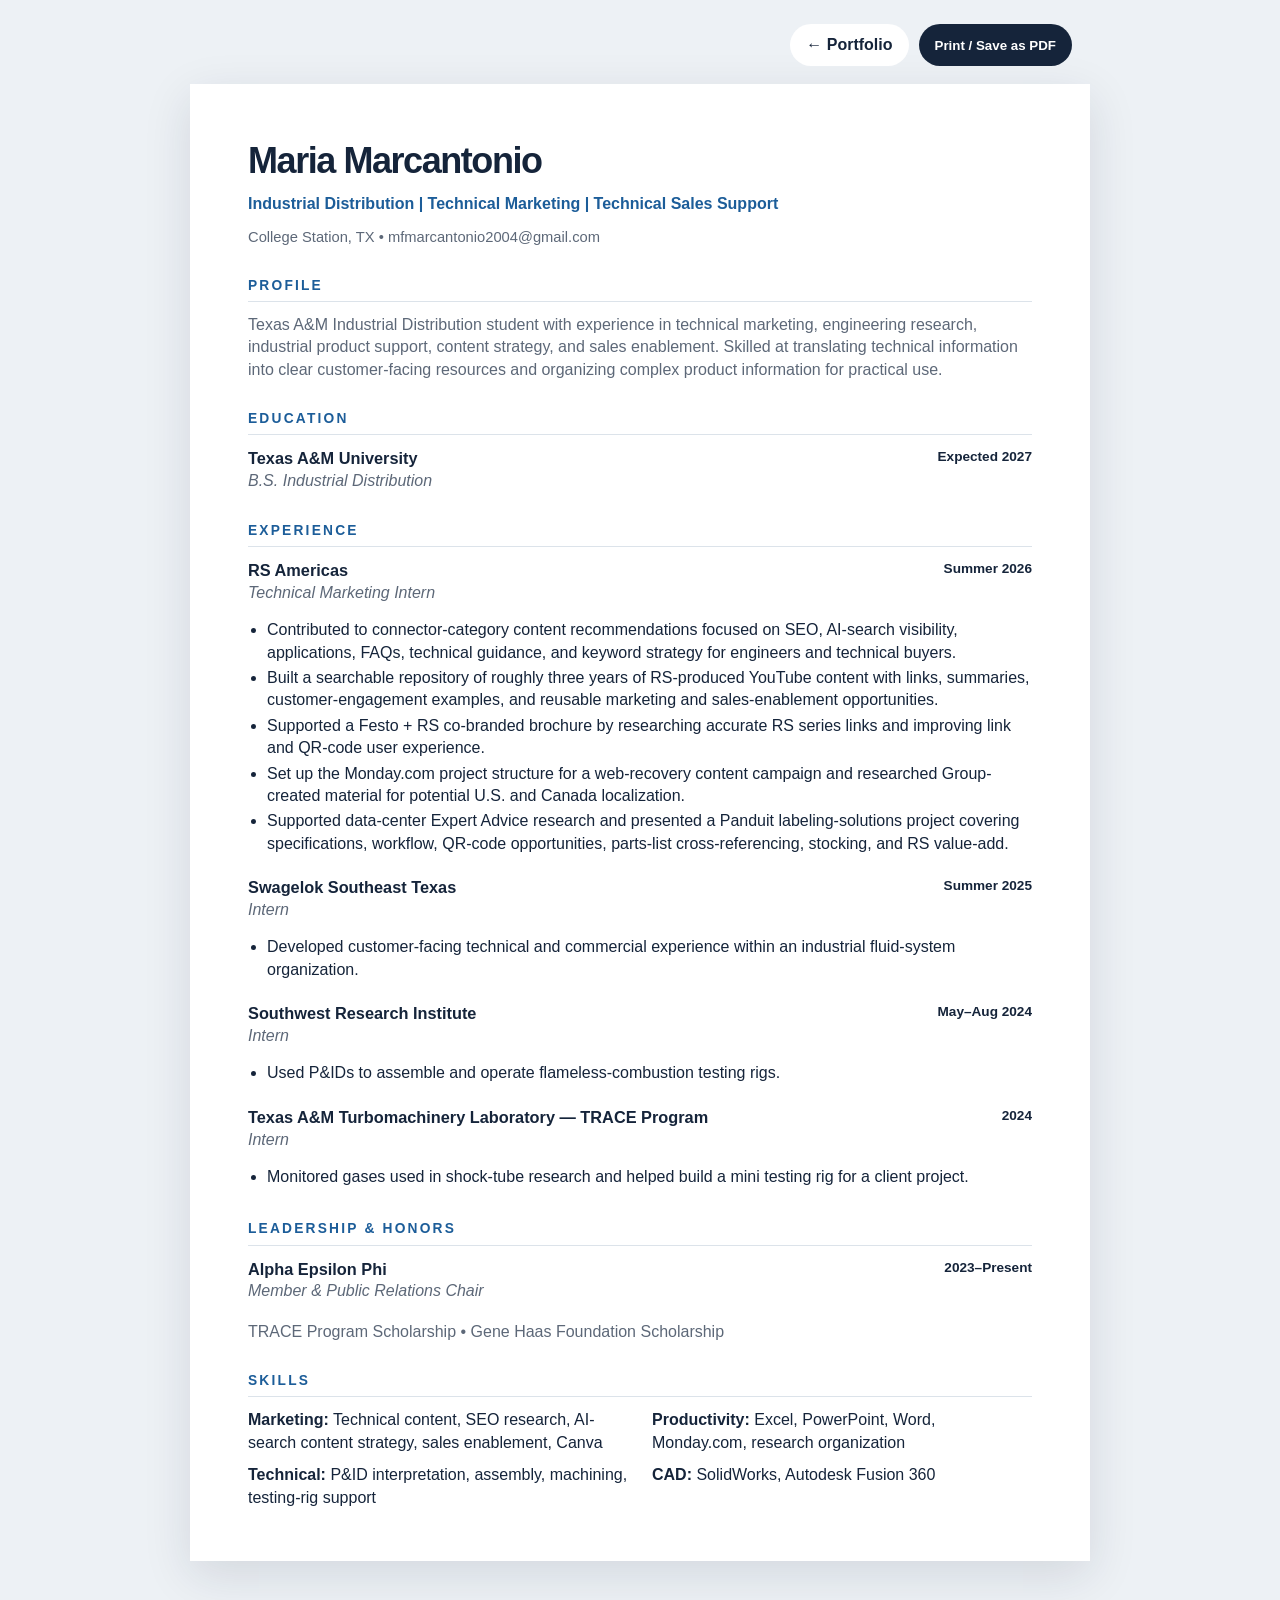
==== resume.html @ a5fbe871 "Add files via upload" ====
<!doctype html>
<html lang="en">
<head>
  <meta charset="utf-8" />
  <meta name="viewport" content="width=device-width, initial-scale=1" />
  <title>Maria Marcantonio | Résumé</title>
  <style>
    :root { --ink:#15243a; --muted:#5d6878; --accent:#1c5d99; --line:#dce3ea; }
    * { box-sizing:border-box; }
    body { margin:0; background:#edf1f5; color:var(--ink); font-family:Arial, Helvetica, sans-serif; line-height:1.4; }
    .toolbar { max-width:900px; margin:24px auto 0; display:flex; gap:10px; justify-content:flex-end; padding:0 18px; }
    .toolbar a,.toolbar button { border:0; border-radius:999px; padding:10px 16px; font-weight:700; cursor:pointer; background:white; color:var(--ink); text-decoration:none; }
    .toolbar button { background:var(--ink); color:white; }
    .page { width:min(900px, calc(100% - 36px)); margin:18px auto 40px; background:white; padding:52px 58px; box-shadow:0 14px 45px rgba(21,36,58,.12); }
    h1 { margin:0; font-size:2.25rem; letter-spacing:-.04em; }
    .headline { color:var(--accent); font-weight:700; margin-top:6px; }
    .contact { margin-top:12px; color:var(--muted); font-size:.92rem; }
    section { margin-top:28px; }
    h2 { margin:0 0 12px; font-size:.86rem; text-transform:uppercase; letter-spacing:.16em; color:var(--accent); border-bottom:1px solid var(--line); padding-bottom:6px; }
    .entry { display:grid; grid-template-columns:1fr auto; gap:6px 18px; margin:0 0 18px; }
    .entry h3 { margin:0; font-size:1.02rem; }
    .entry .role { color:var(--muted); font-style:italic; }
    .entry .date { font-size:.85rem; font-weight:700; white-space:nowrap; }
    .entry ul { grid-column:1 / -1; margin:6px 0 0; padding-left:19px; }
    .entry li { margin:3px 0; }
    .summary { color:var(--muted); margin:0; }
    .skills { display:grid; grid-template-columns:1fr 1fr; gap:10px 24px; }
    .skills p { margin:0; }
    .label { font-weight:700; }
    @media(max-width:650px){
      .page { padding:34px 26px; }
      .entry { grid-template-columns:1fr; }
      .entry .date { grid-row:2; }
      .skills { grid-template-columns:1fr; }
    }
    @media print {
      body { background:white; font-size:10.5pt; }
      .toolbar { display:none; }
      .page { width:100%; margin:0; padding:.4in .5in; box-shadow:none; }
      section { margin-top:18px; }
      .entry { margin-bottom:12px; }
      a { color:inherit; text-decoration:none; }
    }
  </style>
</head>
<body>
  <div class="toolbar">
    <a href="index.html">← Portfolio</a>
    <button onclick="window.print()">Print / Save as PDF</button>
  </div>

  <main class="page">
    <header>
      <h1>Maria Marcantonio</h1>
      <div class="headline">Industrial Distribution | Technical Marketing | Technical Sales Support</div>
      <div class="contact">College Station, TX • mfmarcantonio2004@gmail.com</div>
    </header>

    <section>
      <h2>Profile</h2>
      <p class="summary">
        Texas A&amp;M Industrial Distribution student with experience in technical marketing, engineering research,
        industrial product support, content strategy, and sales enablement. Skilled at translating technical information
        into clear customer-facing resources and organizing complex product information for practical use.
      </p>
    </section>

    <section>
      <h2>Education</h2>
      <div class="entry">
        <div>
          <h3>Texas A&amp;M University</h3>
          <div class="role">B.S. Industrial Distribution</div>
        </div>
        <div class="date">Expected 2027</div>
      </div>
    </section>

    <section>
      <h2>Experience</h2>

      <div class="entry">
        <div>
          <h3>RS Americas</h3>
          <div class="role">Technical Marketing Intern</div>
        </div>
        <div class="date">Summer 2026</div>
        <ul>
          <li>Contributed to connector-category content recommendations focused on SEO, AI-search visibility, applications, FAQs, technical guidance, and keyword strategy for engineers and technical buyers.</li>
          <li>Built a searchable repository of roughly three years of RS-produced YouTube content with links, summaries, customer-engagement examples, and reusable marketing and sales-enablement opportunities.</li>
          <li>Supported a Festo + RS co-branded brochure by researching accurate RS series links and improving link and QR-code user experience.</li>
          <li>Set up the Monday.com project structure for a web-recovery content campaign and researched Group-created material for potential U.S. and Canada localization.</li>
          <li>Supported data-center Expert Advice research and presented a Panduit labeling-solutions project covering specifications, workflow, QR-code opportunities, parts-list cross-referencing, stocking, and RS value-add.</li>
        </ul>
      </div>

      <div class="entry">
        <div>
          <h3>Swagelok Southeast Texas</h3>
          <div class="role">Intern</div>
        </div>
        <div class="date">Summer 2025</div>
        <ul>
          <li>Developed customer-facing technical and commercial experience within an industrial fluid-system organization.</li>
        </ul>
      </div>

      <div class="entry">
        <div>
          <h3>Southwest Research Institute</h3>
          <div class="role">Intern</div>
        </div>
        <div class="date">May–Aug 2024</div>
        <ul>
          <li>Used P&amp;IDs to assemble and operate flameless-combustion testing rigs.</li>
        </ul>
      </div>

      <div class="entry">
        <div>
          <h3>Texas A&amp;M Turbomachinery Laboratory — TRACE Program</h3>
          <div class="role">Intern</div>
        </div>
        <div class="date">2024</div>
        <ul>
          <li>Monitored gases used in shock-tube research and helped build a mini testing rig for a client project.</li>
        </ul>
      </div>
    </section>

    <section>
      <h2>Leadership &amp; Honors</h2>
      <div class="entry">
        <div>
          <h3>Alpha Epsilon Phi</h3>
          <div class="role">Member &amp; Public Relations Chair</div>
        </div>
        <div class="date">2023–Present</div>
      </div>
      <p class="summary">TRACE Program Scholarship • Gene Haas Foundation Scholarship</p>
    </section>

    <section>
      <h2>Skills</h2>
      <div class="skills">
        <p><span class="label">Marketing:</span> Technical content, SEO research, AI-search content strategy, sales enablement, Canva</p>
        <p><span class="label">Productivity:</span> Excel, PowerPoint, Word, Monday.com, research organization</p>
        <p><span class="label">Technical:</span> P&amp;ID interpretation, assembly, machining, testing-rig support</p>
        <p><span class="label">CAD:</span> SolidWorks, Autodesk Fusion 360</p>
      </div>
    </section>
  </main>
</body>
</html>
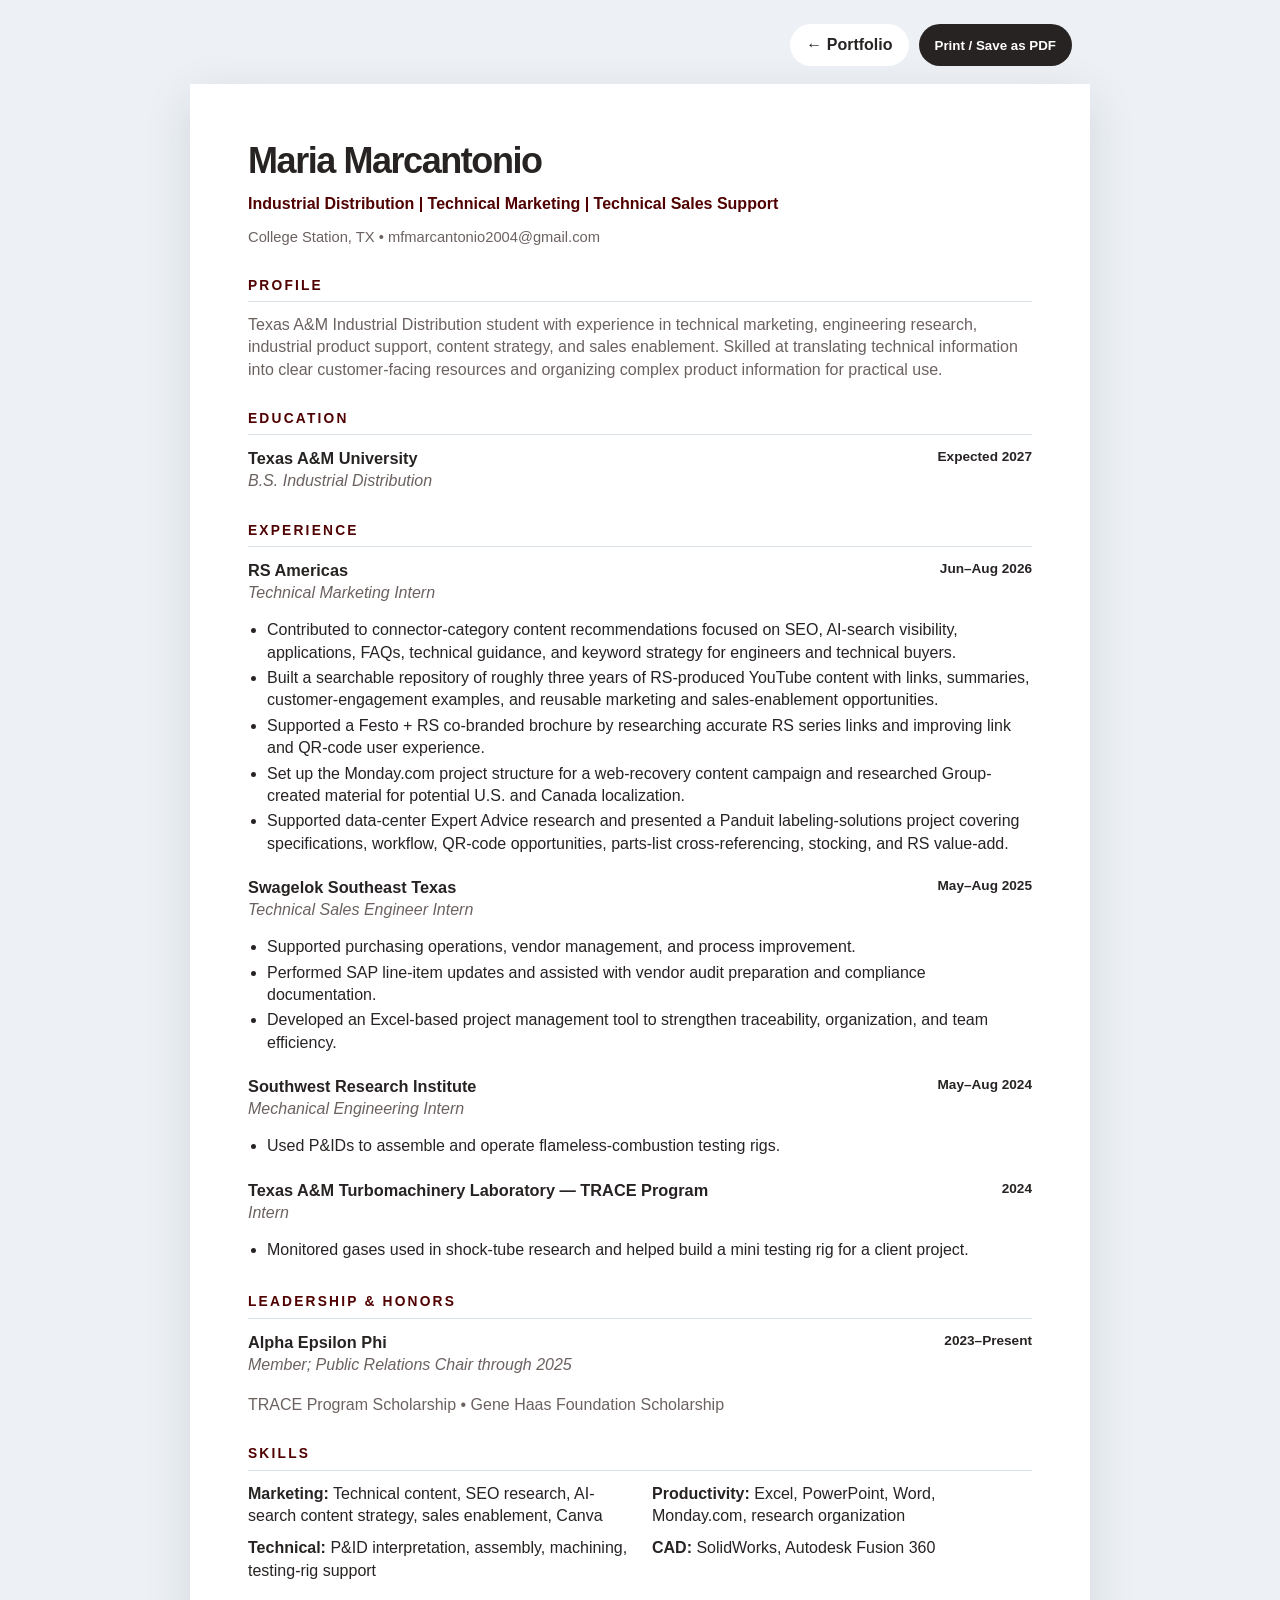
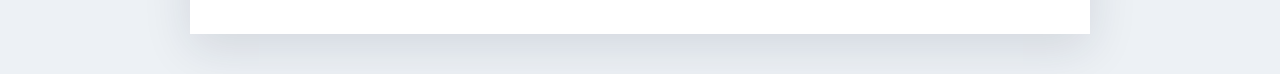
==== commit 09d23e7d: "Add files via upload" ====
--- a/resume.html
+++ b/resume.html
@@ -5,7 +5,7 @@
   <meta name="viewport" content="width=device-width, initial-scale=1" />
   <title>Maria Marcantonio | Résumé</title>
   <style>
-    :root { --ink:#15243a; --muted:#5d6878; --accent:#1c5d99; --line:#dce3ea; }
+    :root { --ink:#282323; --muted:#6b6260; --accent:#500000; --line:#dce3ea; }
     * { box-sizing:border-box; }
     body { margin:0; background:#edf1f5; color:var(--ink); font-family:Arial, Helvetica, sans-serif; line-height:1.4; }
     .toolbar { max-width:900px; margin:24px auto 0; display:flex; gap:10px; justify-content:flex-end; padding:0 18px; }
@@ -84,7 +84,7 @@
           <h3>RS Americas</h3>
           <div class="role">Technical Marketing Intern</div>
         </div>
-        <div class="date">Summer 2026</div>
+        <div class="date">Jun–Aug 2026</div>
         <ul>
           <li>Contributed to connector-category content recommendations focused on SEO, AI-search visibility, applications, FAQs, technical guidance, and keyword strategy for engineers and technical buyers.</li>
           <li>Built a searchable repository of roughly three years of RS-produced YouTube content with links, summaries, customer-engagement examples, and reusable marketing and sales-enablement opportunities.</li>
@@ -97,18 +97,18 @@
       <div class="entry">
         <div>
           <h3>Swagelok Southeast Texas</h3>
-          <div class="role">Intern</div>
+          <div class="role">Technical Sales Engineer Intern</div>
         </div>
-        <div class="date">Summer 2025</div>
+        <div class="date">May–Aug 2025</div>
         <ul>
-          <li>Developed customer-facing technical and commercial experience within an industrial fluid-system organization.</li>
+          <li>Supported purchasing operations, vendor management, and process improvement.</li><li>Performed SAP line-item updates and assisted with vendor audit preparation and compliance documentation.</li><li>Developed an Excel-based project management tool to strengthen traceability, organization, and team efficiency.</li>
         </ul>
       </div>
 
       <div class="entry">
         <div>
           <h3>Southwest Research Institute</h3>
-          <div class="role">Intern</div>
+          <div class="role">Mechanical Engineering Intern</div>
         </div>
         <div class="date">May–Aug 2024</div>
         <ul>
@@ -133,7 +133,7 @@
       <div class="entry">
         <div>
           <h3>Alpha Epsilon Phi</h3>
-          <div class="role">Member &amp; Public Relations Chair</div>
+          <div class="role">Member; Public Relations Chair through 2025</div>
         </div>
         <div class="date">2023–Present</div>
       </div>
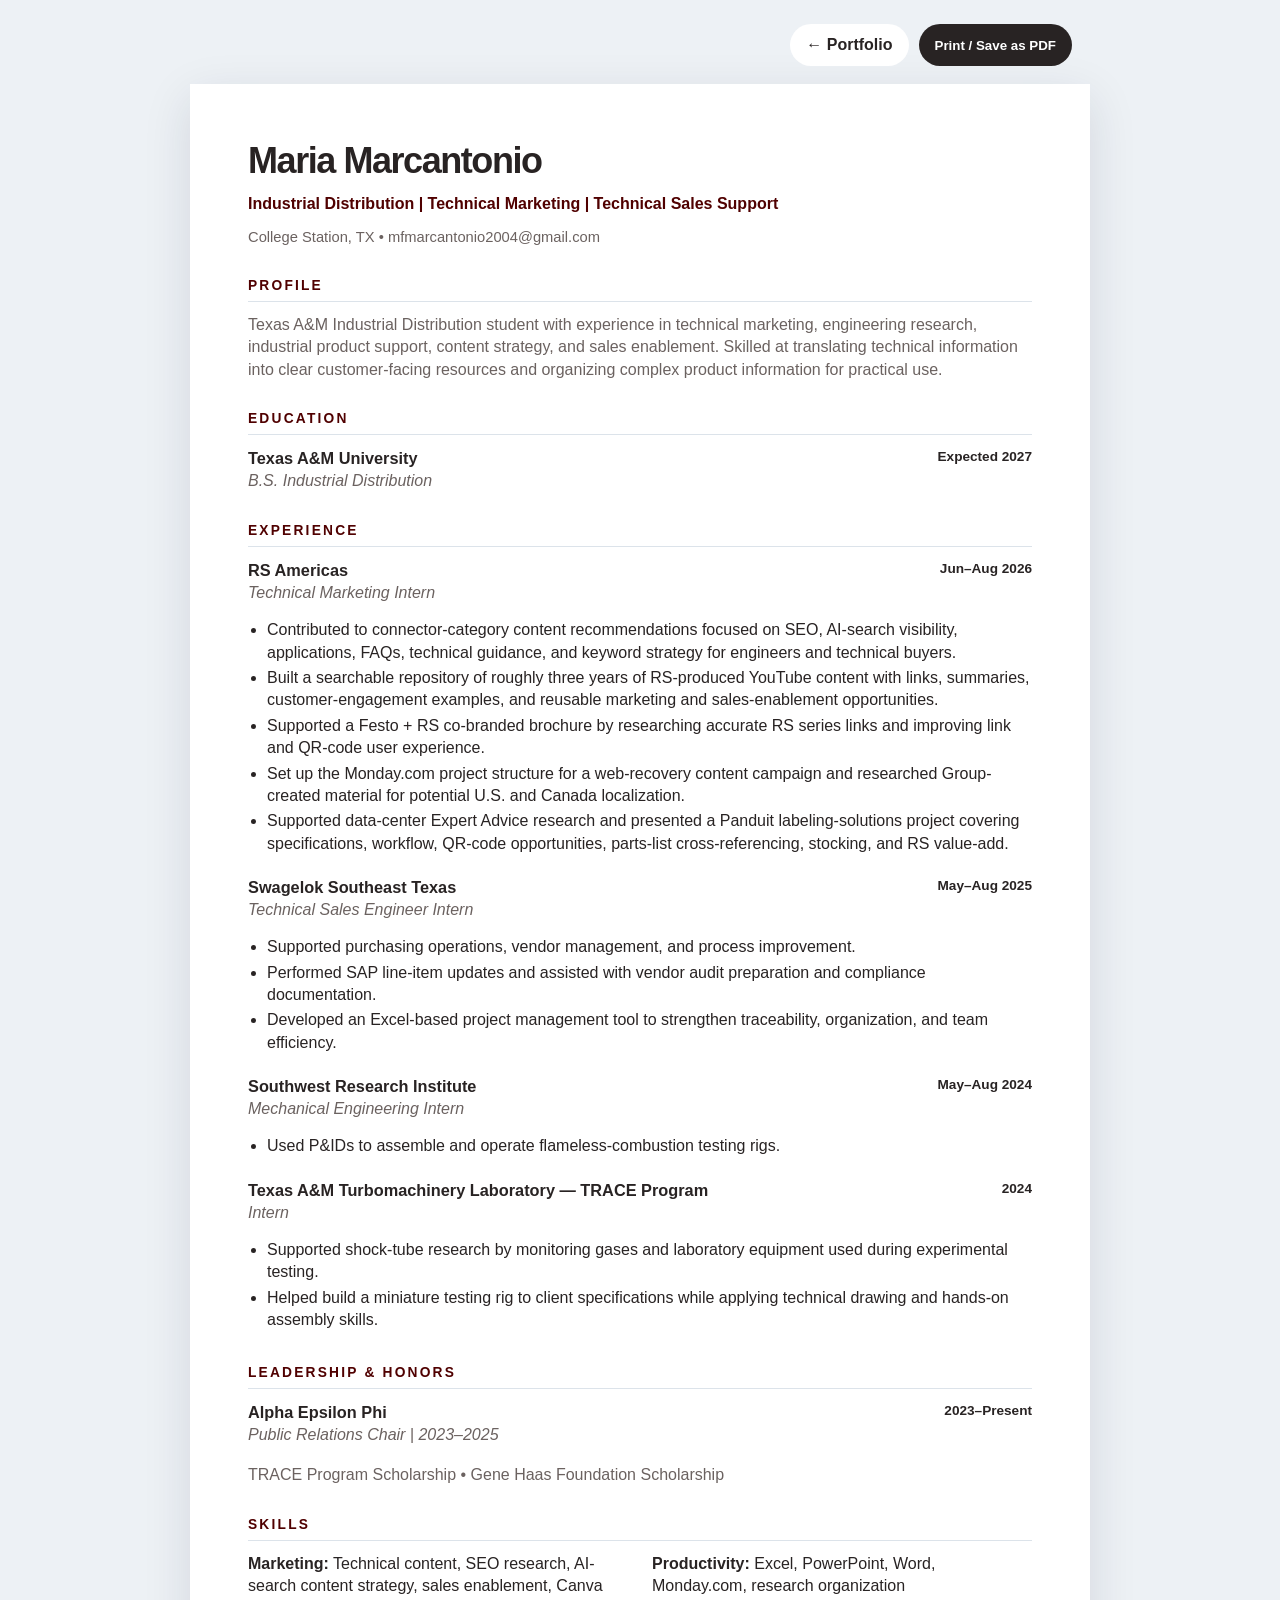
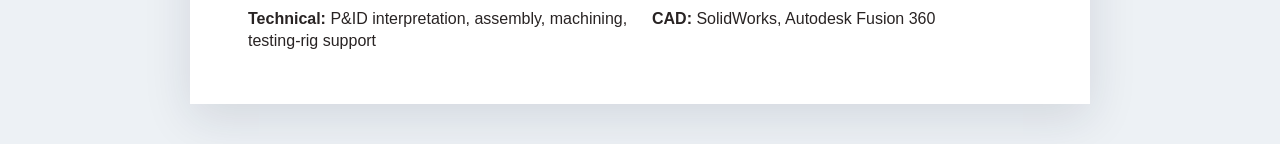
==== commit 0ad10333: "Add files via upload" ====
--- a/resume.html
+++ b/resume.html
@@ -123,7 +123,7 @@
         </div>
         <div class="date">2024</div>
         <ul>
-          <li>Monitored gases used in shock-tube research and helped build a mini testing rig for a client project.</li>
+          <li>Supported shock-tube research by monitoring gases and laboratory equipment used during experimental testing.</li><li>Helped build a miniature testing rig to client specifications while applying technical drawing and hands-on assembly skills.</li>
         </ul>
       </div>
     </section>
@@ -133,7 +133,7 @@
       <div class="entry">
         <div>
           <h3>Alpha Epsilon Phi</h3>
-          <div class="role">Member; Public Relations Chair through 2025</div>
+          <div class="role">Public Relations Chair | 2023–2025</div>
         </div>
         <div class="date">2023–Present</div>
       </div>
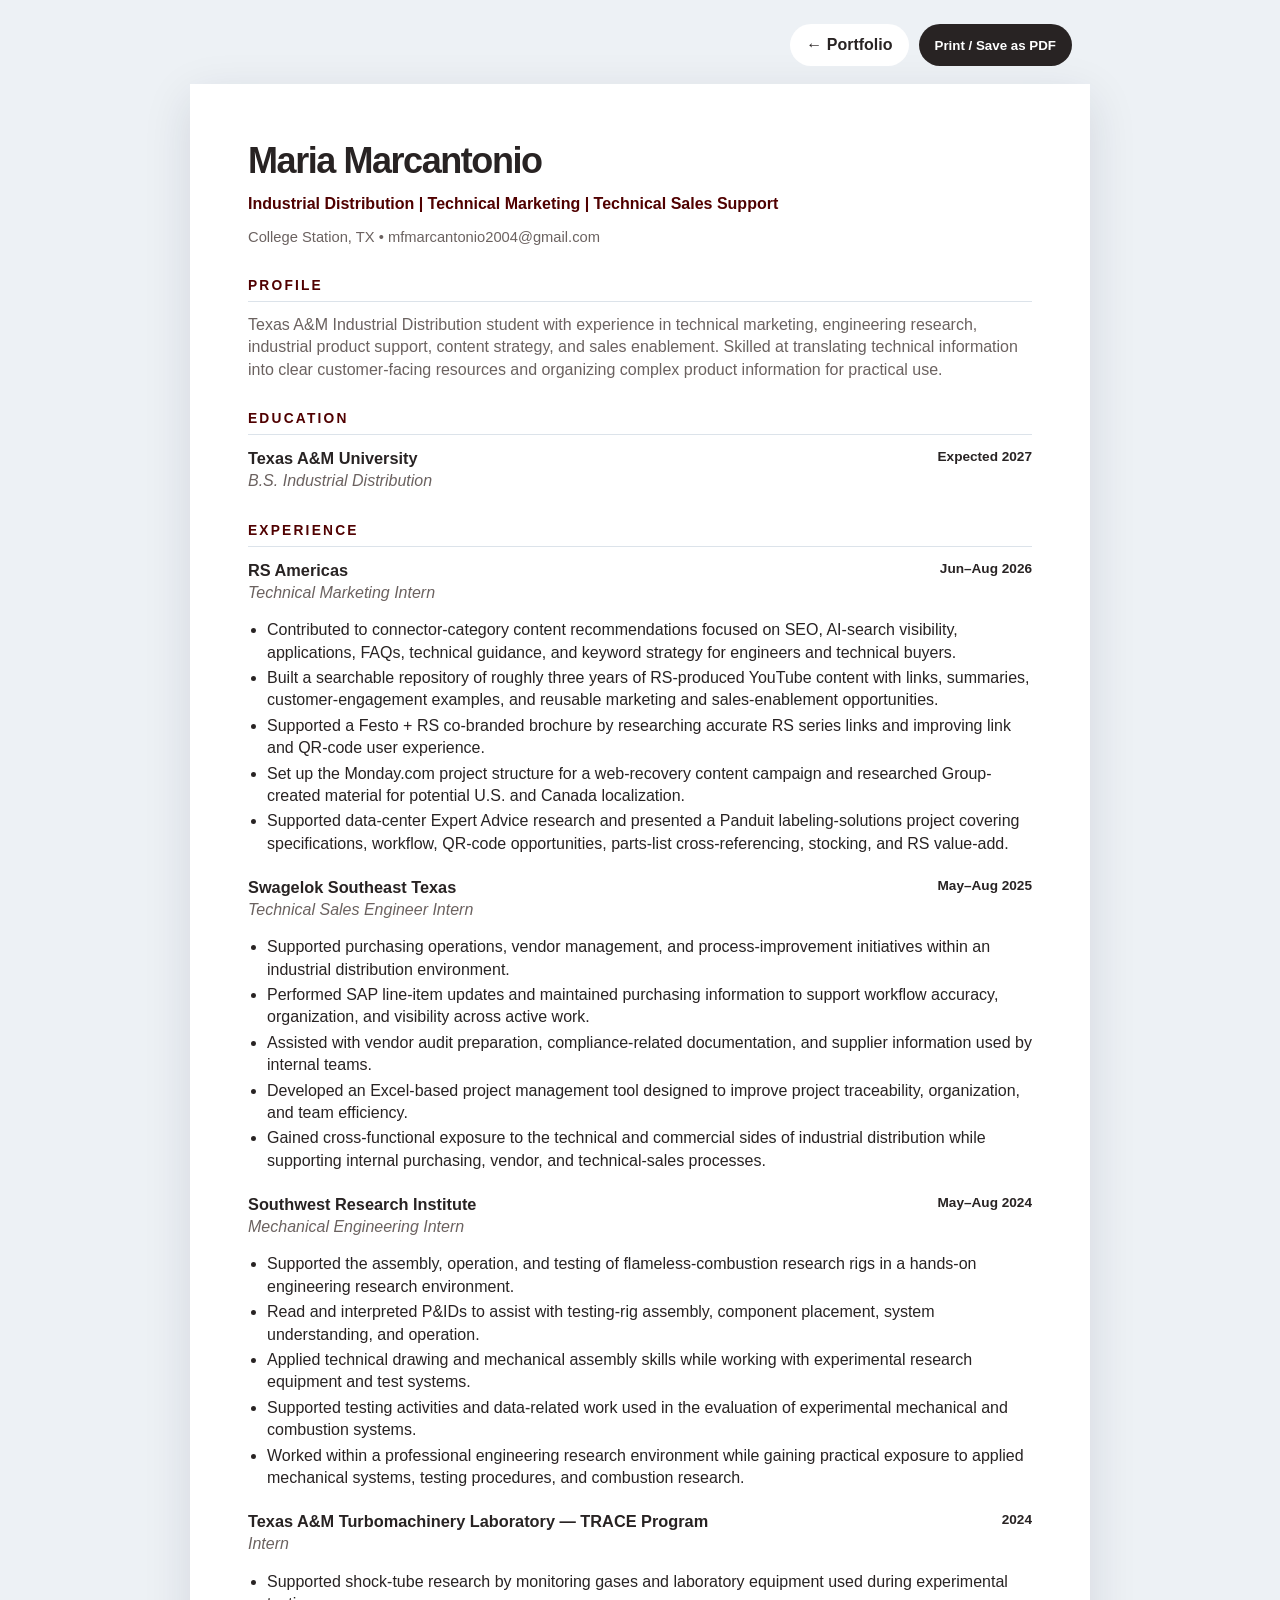
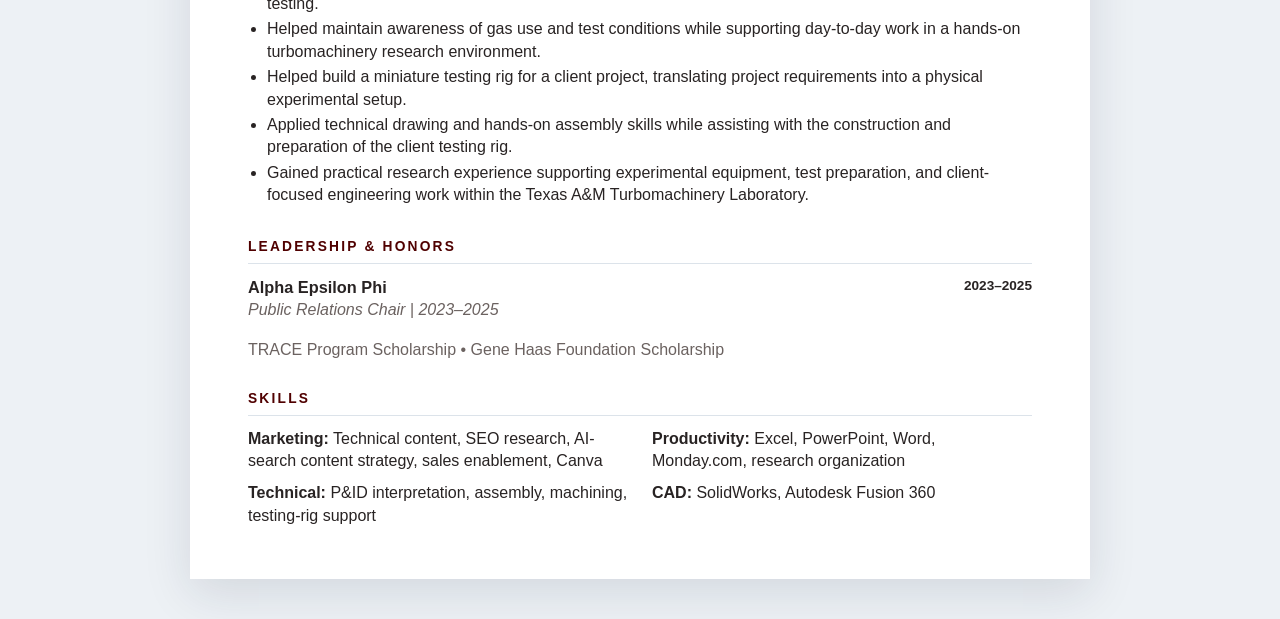
==== commit e3cf7399: "Add files via upload" ====
--- a/resume.html
+++ b/resume.html
@@ -101,7 +101,11 @@
         </div>
         <div class="date">May–Aug 2025</div>
         <ul>
-          <li>Supported purchasing operations, vendor management, and process improvement.</li><li>Performed SAP line-item updates and assisted with vendor audit preparation and compliance documentation.</li><li>Developed an Excel-based project management tool to strengthen traceability, organization, and team efficiency.</li>
+          <li>Supported purchasing operations, vendor management, and process-improvement initiatives within an industrial distribution environment.</li>
+          <li>Performed SAP line-item updates and maintained purchasing information to support workflow accuracy, organization, and visibility across active work.</li>
+          <li>Assisted with vendor audit preparation, compliance-related documentation, and supplier information used by internal teams.</li>
+          <li>Developed an Excel-based project management tool designed to improve project traceability, organization, and team efficiency.</li>
+          <li>Gained cross-functional exposure to the technical and commercial sides of industrial distribution while supporting internal purchasing, vendor, and technical-sales processes.</li>
         </ul>
       </div>
 
@@ -112,7 +116,11 @@
         </div>
         <div class="date">May–Aug 2024</div>
         <ul>
-          <li>Used P&amp;IDs to assemble and operate flameless-combustion testing rigs.</li>
+          <li>Supported the assembly, operation, and testing of flameless-combustion research rigs in a hands-on engineering research environment.</li>
+          <li>Read and interpreted P&amp;IDs to assist with testing-rig assembly, component placement, system understanding, and operation.</li>
+          <li>Applied technical drawing and mechanical assembly skills while working with experimental research equipment and test systems.</li>
+          <li>Supported testing activities and data-related work used in the evaluation of experimental mechanical and combustion systems.</li>
+          <li>Worked within a professional engineering research environment while gaining practical exposure to applied mechanical systems, testing procedures, and combustion research.</li>
         </ul>
       </div>
 
@@ -123,7 +131,11 @@
         </div>
         <div class="date">2024</div>
         <ul>
-          <li>Supported shock-tube research by monitoring gases and laboratory equipment used during experimental testing.</li><li>Helped build a miniature testing rig to client specifications while applying technical drawing and hands-on assembly skills.</li>
+          <li>Supported shock-tube research by monitoring gases and laboratory equipment used during experimental testing.</li>
+          <li>Helped maintain awareness of gas use and test conditions while supporting day-to-day work in a hands-on turbomachinery research environment.</li>
+          <li>Helped build a miniature testing rig for a client project, translating project requirements into a physical experimental setup.</li>
+          <li>Applied technical drawing and hands-on assembly skills while assisting with the construction and preparation of the client testing rig.</li>
+          <li>Gained practical research experience supporting experimental equipment, test preparation, and client-focused engineering work within the Texas A&amp;M Turbomachinery Laboratory.</li>
         </ul>
       </div>
     </section>
@@ -135,7 +147,7 @@
           <h3>Alpha Epsilon Phi</h3>
           <div class="role">Public Relations Chair | 2023–2025</div>
         </div>
-        <div class="date">2023–Present</div>
+        <div class="date">2023–2025</div>
       </div>
       <p class="summary">TRACE Program Scholarship • Gene Haas Foundation Scholarship</p>
     </section>
